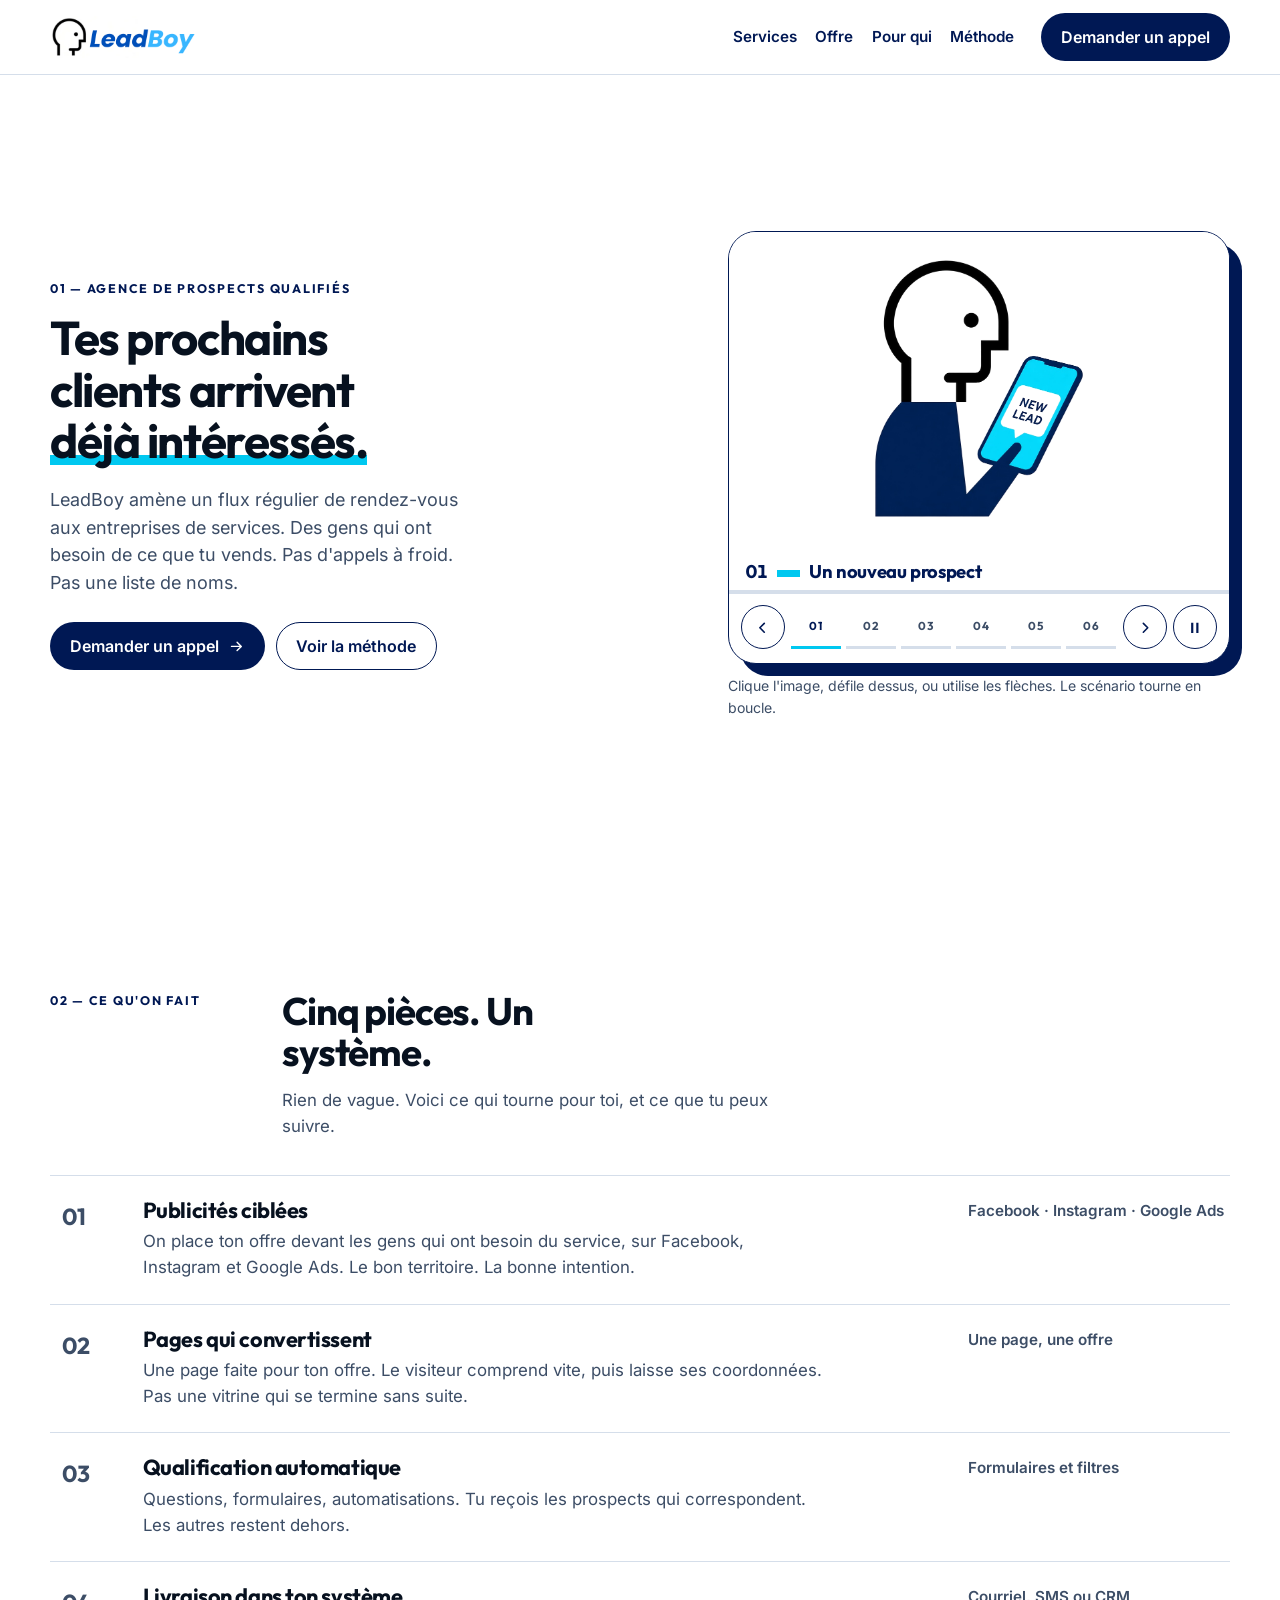
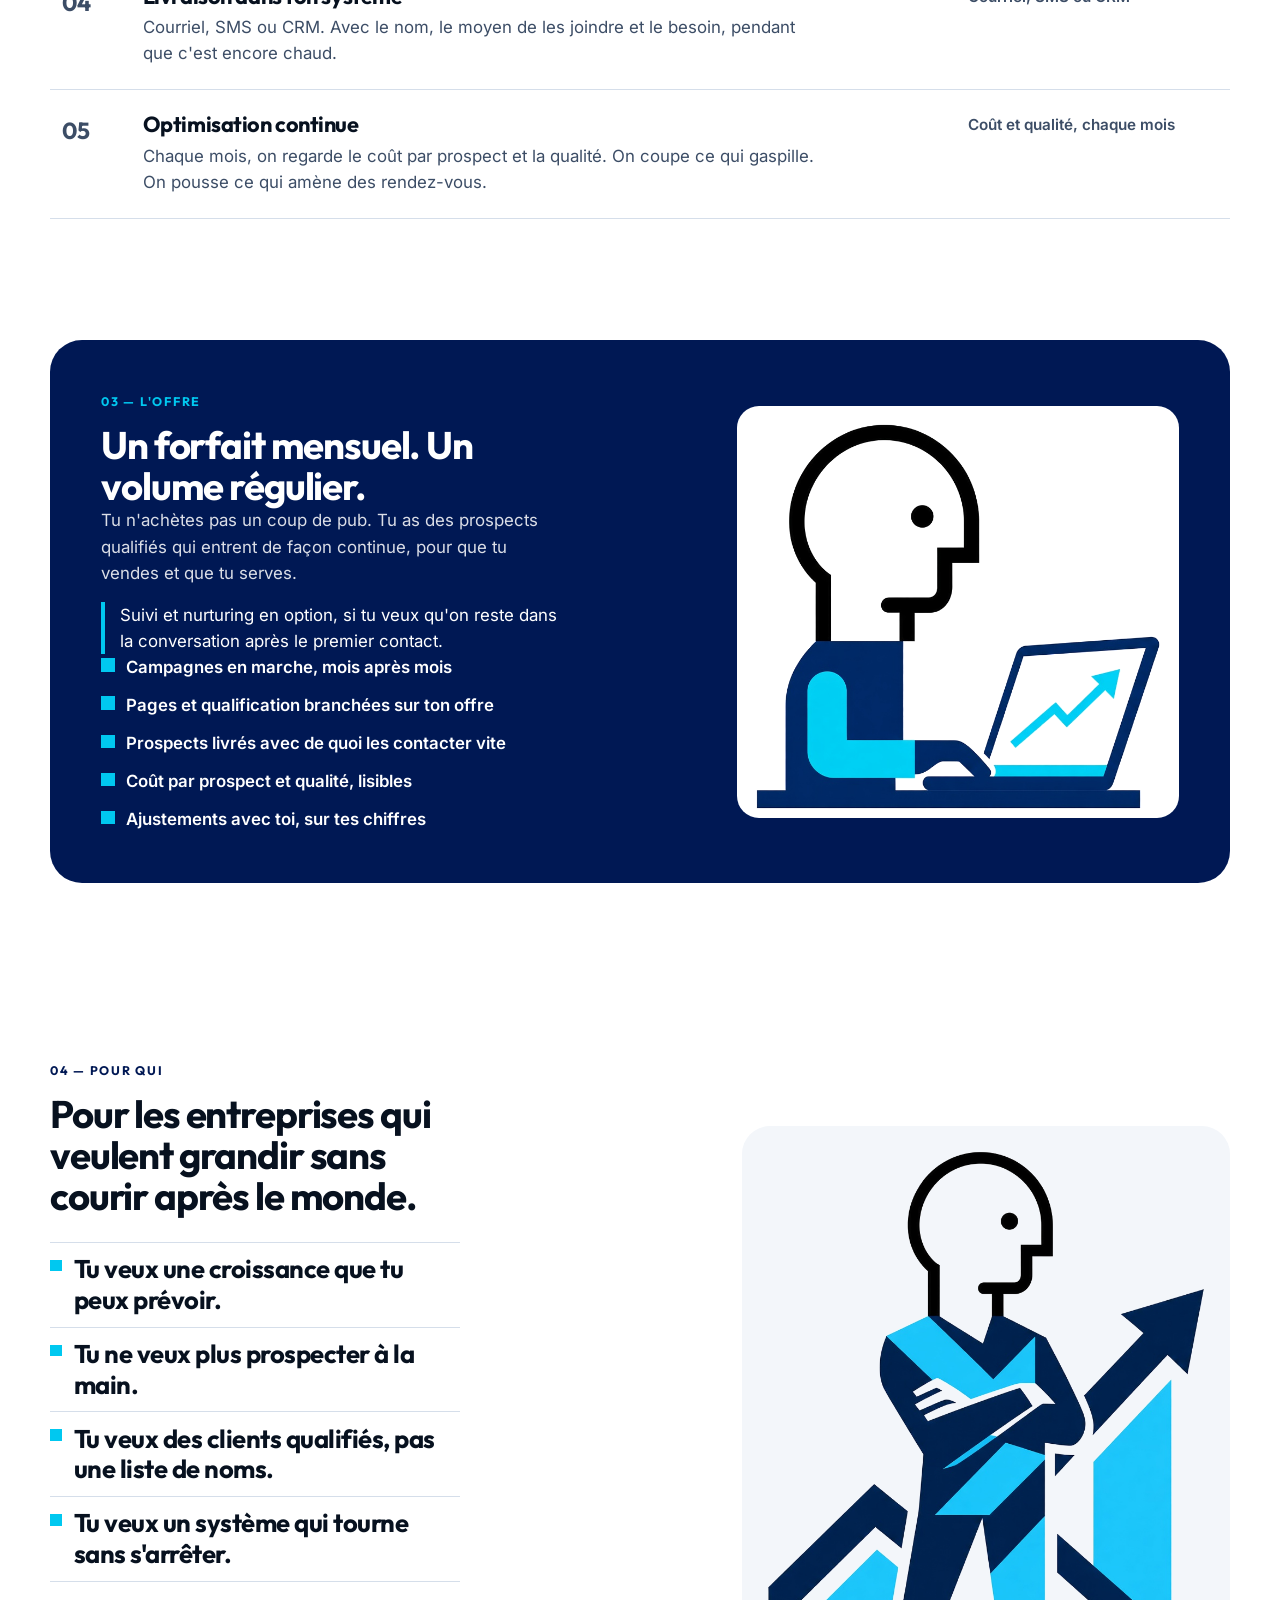
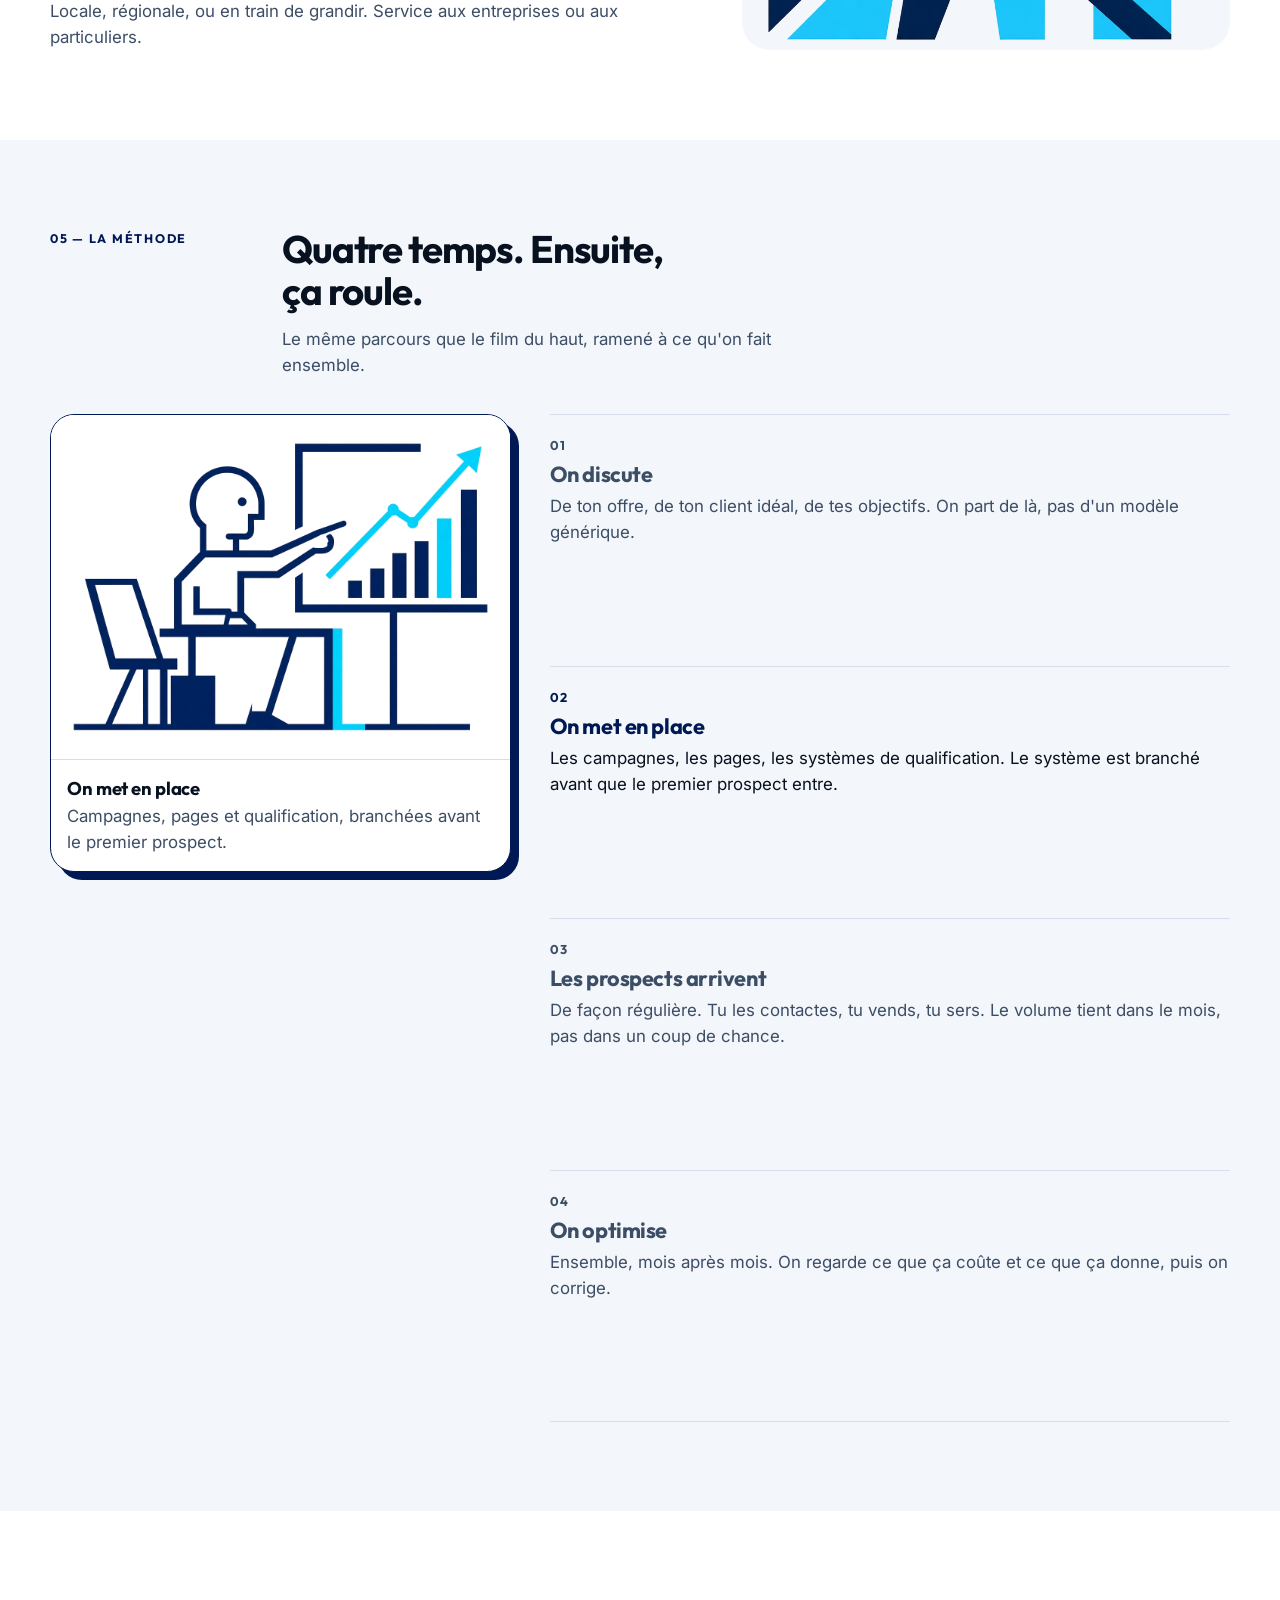
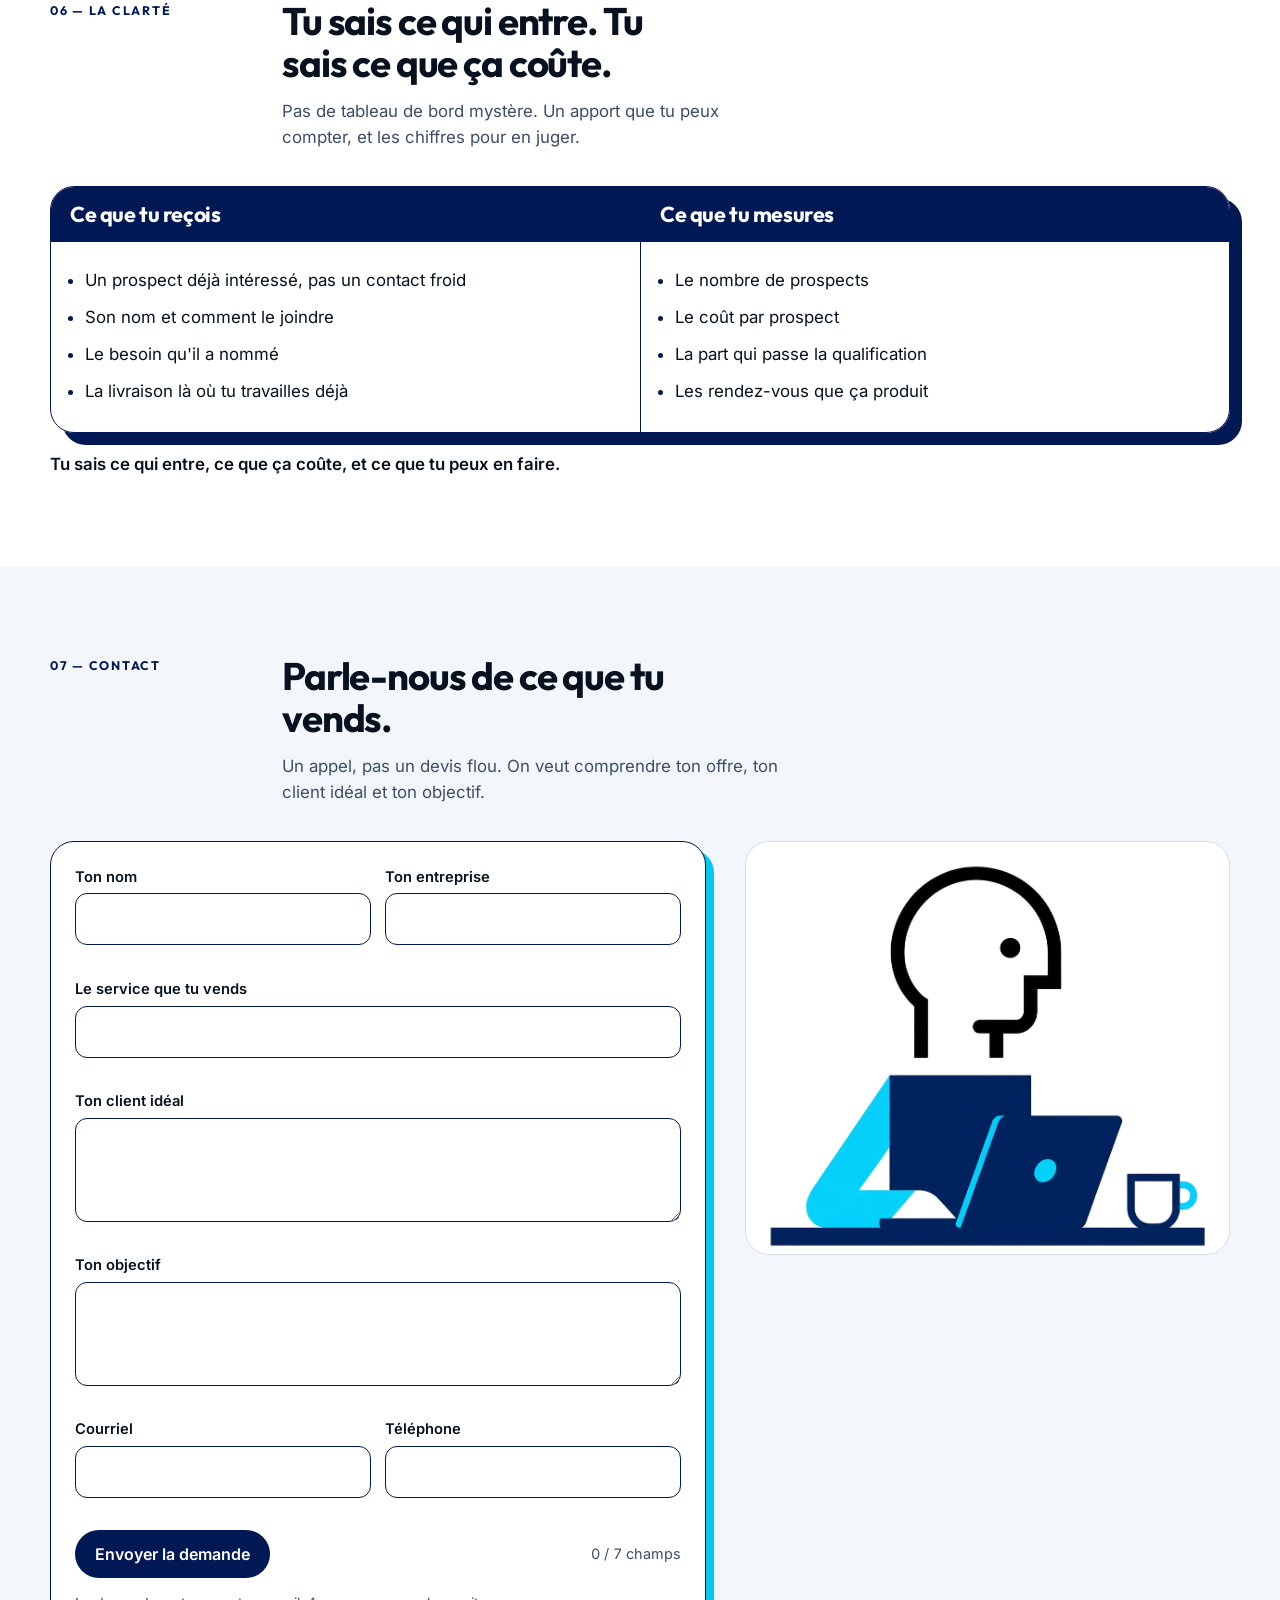
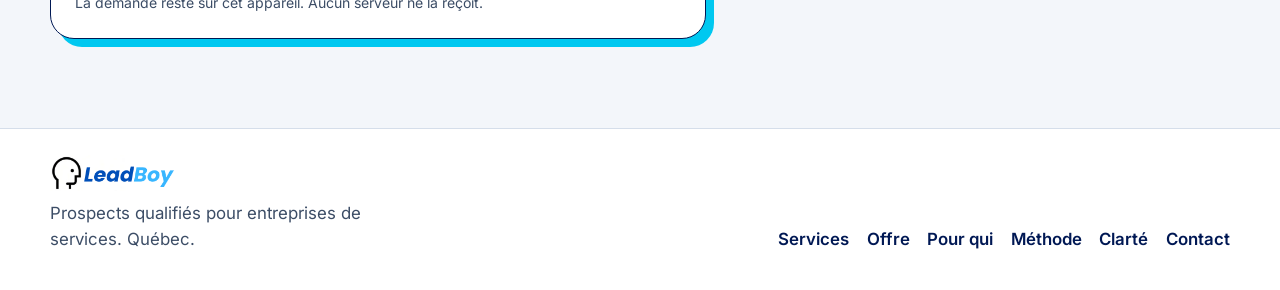
==== index.html @ ffd05e9d "Publish the LeadBoy marketing site." ====
<!DOCTYPE html>
<html lang="fr-CA">
<head>
  <meta charset="utf-8">
  <meta name="viewport" content="width=device-width, initial-scale=1">
  <title>LeadBoy — Des prospects qualifiés, chaque mois</title>
  <meta name="description" content="LeadBoy génère des prospects qualifiés pour les entreprises de services. Publicités ciblées, pages, qualification et livraison. Un forfait mensuel, un volume régulier.">
  <meta name="theme-color" content="#001854">
  <link rel="icon" href="favicon.png" type="image/png">
  <link rel="stylesheet" href="css/styles.css">
  <script>
    if (window.matchMedia("(prefers-reduced-motion: reduce)").matches) {
      document.documentElement.classList.add("reduce");
    }
  </script>
</head>
<body>
  <a class="skip" href="#contenu">Aller au contenu</a>
  <header class="site-header">
    <div class="bar wrap">
      <a class="brand" href="#top">
        <img src="assets/brand/logo.png" alt="LeadBoy" width="440" height="126">
      </a>
      <nav id="nav" class="nav" aria-label="Sections">
        <a href="#services">Services</a>
        <a href="#offre">Offre</a>
        <a href="#pour-qui">Pour qui</a>
        <a href="#methode">Méthode</a>
        <a class="nav-mobile-cta" href="#contact">Demander un appel</a>
      </nav>
      <a class="btn btn-primary nav-cta" href="#contact">Demander un appel</a>
      <button class="nav-toggle" id="nav-toggle" type="button" aria-expanded="false" aria-controls="nav">Menu</button>
    </div>
  </header>

  <main id="contenu">
    <section class="hero wrap" id="top" aria-labelledby="hero-title">
      <div class="hero-copy">
        <p class="kicker">01 — Agence de prospects qualifiés</p>
        <h1 id="hero-title">Tes prochains<br>clients arrivent<br><em>déjà intéressés.</em></h1>
        <p class="lede">LeadBoy amène un flux régulier de rendez-vous aux entreprises de services. Des gens qui ont besoin de ce que tu vends. Pas d'appels à froid. Pas une liste de noms.</p>
        <div class="hero-actions">
          <a class="btn btn-primary" href="#contact">
            Demander un appel
            <svg viewBox="0 0 24 24" aria-hidden="true"><path d="M5 12h13M13 6l6 6-6 6" fill="none" stroke="currentColor" stroke-width="2" stroke-linecap="round" stroke-linejoin="round"/></svg>
          </a>
          <a class="btn btn-ghost" href="#methode">Voir la méthode</a>
        </div>
      </div>

      <div class="stage-wrap">
        <div class="stage" id="stage" tabindex="0" role="region" aria-roledescription="diaporama" aria-label="Scénario en six temps. Flèches pour avancer, espace pour la lecture quand le cadre est sélectionné.">
          <div class="film" aria-hidden="true">
            <div class="beat is-on" data-beat="0">
              <div class="layer"><img src="assets/brand/scenes/scene-01.png" alt=""></div>
            </div>
            <div class="beat" data-beat="1">
              <div class="layer"><img src="assets/brand/scenes/scene-02.png" alt=""></div>
            </div>
            <div class="beat" data-beat="2">
              <div class="layer"><img src="assets/brand/scenes/scene-03.png" alt=""></div>
            </div>
            <div class="beat" data-beat="3">
              <div class="layer"><img src="assets/brand/scenes/scene-04.png" alt=""></div>
            </div>
            <div class="beat" data-beat="4">
              <div class="layer"><img src="assets/brand/scenes/scene-05.png" alt=""></div>
            </div>
            <div class="beat" data-beat="5">
              <div class="layer"><img src="assets/brand/scenes/scene-06.png" alt=""></div>
            </div>
          </div>

          <div class="stage-caption">
            <p class="cap-kicker">
              <span id="cap-index">01</span>
              <span class="cap-rule" aria-hidden="true"></span>
              <span id="cap-title">Un nouveau prospect</span>
            </p>
            <p id="cap-status" class="vh" aria-live="polite"></p>
          </div>
          <div class="progress" aria-hidden="true"><span></span></div>
          <div class="stage-controls">
            <button class="icon-btn" id="prev" type="button" aria-label="Temps précédent">
              <svg viewBox="0 0 24 24" aria-hidden="true"><path d="M14 6 L8 12 L14 18" fill="none" stroke="currentColor" stroke-width="2.2" stroke-linecap="round" stroke-linejoin="round"/></svg>
            </button>
            <div class="dots" role="tablist" aria-label="Temps du scénario">
              <button type="button" role="tab" aria-selected="true" aria-label="01 Un nouveau prospect">01</button>
              <button type="button" role="tab" aria-selected="false" tabindex="-1" aria-label="02 L'appel">02</button>
              <button type="button" role="tab" aria-selected="false" tabindex="-1" aria-label="03 Rendez-vous fixé">03</button>
              <button type="button" role="tab" aria-selected="false" tabindex="-1" aria-label="04 La présentation">04</button>
              <button type="button" role="tab" aria-selected="false" tabindex="-1" aria-label="05 Marché conclu">05</button>
              <button type="button" role="tab" aria-selected="false" tabindex="-1" aria-label="06 Ça grandit">06</button>
            </div>
            <button class="icon-btn" id="next" type="button" aria-label="Temps suivant">
              <svg viewBox="0 0 24 24" aria-hidden="true"><path d="M10 6 L16 12 L10 18" fill="none" stroke="currentColor" stroke-width="2.2" stroke-linecap="round" stroke-linejoin="round"/></svg>
            </button>
            <button class="icon-btn" id="play" type="button" aria-pressed="true" aria-label="Mettre le scénario en pause">
              <svg class="icon-pause" viewBox="0 0 24 24" aria-hidden="true"><path d="M7 5h3v14H7zM14 5h3v14h-3z" fill="currentColor"/></svg>
              <svg class="icon-play" viewBox="0 0 24 24" aria-hidden="true" hidden><path d="M8 5l11 7-11 7z" fill="currentColor"/></svg>
            </button>
          </div>
        </div>
        <p class="stage-hint">Clique l'image, défile dessus, ou utilise les flèches. Le scénario tourne en boucle.</p>
      </div>
    </section>

    <section class="band" id="services" aria-labelledby="services-title">
      <div class="wrap">
        <div class="section-head">
          <p class="kicker">02 — Ce qu'on fait</p>
          <div>
            <h2 id="services-title">Cinq pièces. Un système.</h2>
            <p>Rien de vague. Voici ce qui tourne pour toi, et ce que tu peux suivre.</p>
          </div>
        </div>
        <div class="ledger">
          <article class="svc">
            <p class="svc-n">01</p>
            <div>
              <h3>Publicités ciblées</h3>
              <p>On place ton offre devant les gens qui ont besoin du service, sur Facebook, Instagram et Google Ads. Le bon territoire. La bonne intention.</p>
            </div>
            <p class="svc-meta">Facebook · Instagram · Google Ads</p>
          </article>
          <article class="svc">
            <p class="svc-n">02</p>
            <div>
              <h3>Pages qui convertissent</h3>
              <p>Une page faite pour ton offre. Le visiteur comprend vite, puis laisse ses coordonnées. Pas une vitrine qui se termine sans suite.</p>
            </div>
            <p class="svc-meta">Une page, une offre</p>
          </article>
          <article class="svc">
            <p class="svc-n">03</p>
            <div>
              <h3>Qualification automatique</h3>
              <p>Questions, formulaires, automatisations. Tu reçois les prospects qui correspondent. Les autres restent dehors.</p>
            </div>
            <p class="svc-meta">Formulaires et filtres</p>
          </article>
          <article class="svc">
            <p class="svc-n">04</p>
            <div>
              <h3>Livraison dans ton système</h3>
              <p>Courriel, SMS ou CRM. Avec le nom, le moyen de les joindre et le besoin, pendant que c'est encore chaud.</p>
            </div>
            <p class="svc-meta">Courriel, SMS ou CRM</p>
          </article>
          <article class="svc">
            <p class="svc-n">05</p>
            <div>
              <h3>Optimisation continue</h3>
              <p>Chaque mois, on regarde le coût par prospect et la qualité. On coupe ce qui gaspille. On pousse ce qui amène des rendez-vous.</p>
            </div>
            <p class="svc-meta">Coût et qualité, chaque mois</p>
          </article>
        </div>
      </div>
    </section>

    <section class="offer" id="offre" aria-labelledby="offre-title">
      <div class="wrap">
        <div class="offer-panel">
          <div>
            <p class="kicker">03 — L'offre</p>
            <h2 id="offre-title">Un forfait mensuel. Un volume régulier.</h2>
            <p>Tu n'achètes pas un coup de pub. Tu as des prospects qualifiés qui entrent de façon continue, pour que tu vendes et que tu serves.</p>
            <p class="offer-option">Suivi et nurturing en option, si tu veux qu'on reste dans la conversation après le premier contact.</p>
            <ul class="checks">
              <li>Campagnes en marche, mois après mois</li>
              <li>Pages et qualification branchées sur ton offre</li>
              <li>Prospects livrés avec de quoi les contacter vite</li>
              <li>Coût par prospect et qualité, lisibles</li>
              <li>Ajustements avec toi, sur tes chiffres</li>
            </ul>
          </div>
          <div class="offer-art">
            <img src="assets/brand/laptop-croissance.png" width="786" height="748" alt="Le personnage LeadBoy devant un portable, une courbe qui monte à l'écran.">
          </div>
        </div>
      </div>
    </section>

    <section class="band" id="pour-qui" aria-labelledby="who-title">
      <div class="wrap who-grid">
        <div>
          <p class="kicker">04 — Pour qui</p>
          <h2 id="who-title">Pour les entreprises qui veulent grandir sans courir après le monde.</h2>
          <ul class="who-list">
            <li>Tu veux une croissance que tu peux prévoir.</li>
            <li>Tu ne veux plus prospecter à la main.</li>
            <li>Tu veux des clients qualifiés, pas une liste de noms.</li>
            <li>Tu veux un système qui tourne sans s'arrêter.</li>
          </ul>
          <p class="who-note">Locale, régionale, ou en train de grandir. Service aux entreprises ou aux particuliers.</p>
        </div>
        <div class="who-art">
          <img src="assets/brand/06-croissance.png" width="836" height="931" alt="Le personnage LeadBoy, bras croisés, devant une flèche qui monte.">
        </div>
      </div>
    </section>

    <section class="band band-paper" id="methode" aria-labelledby="method-title">
      <div class="wrap">
        <div class="section-head">
          <p class="kicker">05 — La méthode</p>
          <div>
            <h2 id="method-title">Quatre temps. Ensuite, ça roule.</h2>
            <p>Le même parcours que le film du haut, ramené à ce qu'on fait ensemble.</p>
          </div>
        </div>
        <div class="method-grid">
          <div class="method-sticky">
            <div class="mini">
              <img class="pose is-on" data-pose="appel" src="assets/brand/scenes/scene-02.png" alt="">
              <img class="pose" data-pose="setup" src="assets/brand/scenes/scene-04.png" alt="">
              <img class="pose" data-pose="lead" src="assets/brand/scenes/scene-01.png" alt="">
              <img class="pose" data-pose="grow" src="assets/brand/scenes/scene-06.png" alt="">
            </div>
            <div class="mini-caption">
              <strong id="mini-title">On discute</strong>
              <span id="mini-text">L'appel qui cadre l'offre, le client idéal, l'objectif.</span>
            </div>
          </div>
          <ol class="steps">
            <li class="step is-active" data-pose="appel">
              <span class="step-n">01</span>
              <h3>On discute</h3>
              <p>De ton offre, de ton client idéal, de tes objectifs. On part de là, pas d'un modèle générique.</p>
            </li>
            <li class="step" data-pose="setup">
              <span class="step-n">02</span>
              <h3>On met en place</h3>
              <p>Les campagnes, les pages, les systèmes de qualification. Le système est branché avant que le premier prospect entre.</p>
            </li>
            <li class="step" data-pose="lead">
              <span class="step-n">03</span>
              <h3>Les prospects arrivent</h3>
              <p>De façon régulière. Tu les contactes, tu vends, tu sers. Le volume tient dans le mois, pas dans un coup de chance.</p>
            </li>
            <li class="step" data-pose="grow">
              <span class="step-n">04</span>
              <h3>On optimise</h3>
              <p>Ensemble, mois après mois. On regarde ce que ça coûte et ce que ça donne, puis on corrige.</p>
            </li>
          </ol>
        </div>
      </div>
    </section>

    <section class="band" id="clarte" aria-labelledby="clarity-title">
      <div class="wrap">
        <div class="section-head">
          <p class="kicker">06 — La clarté</p>
          <div>
            <h2 id="clarity-title">Tu sais ce qui entre. Tu sais ce que ça coûte.</h2>
            <p>Pas de tableau de bord mystère. Un apport que tu peux compter, et les chiffres pour en juger.</p>
          </div>
        </div>
        <div class="sheet">
          <article>
            <h3>Ce que tu reçois</h3>
            <ul>
              <li>Un prospect déjà intéressé, pas un contact froid</li>
              <li>Son nom et comment le joindre</li>
              <li>Le besoin qu'il a nommé</li>
              <li>La livraison là où tu travailles déjà</li>
            </ul>
          </article>
          <article>
            <h3>Ce que tu mesures</h3>
            <ul>
              <li>Le nombre de prospects</li>
              <li>Le coût par prospect</li>
              <li>La part qui passe la qualification</li>
              <li>Les rendez-vous que ça produit</li>
            </ul>
          </article>
        </div>
        <p class="clarity-close">Tu sais ce qui entre, ce que ça coûte, et ce que tu peux en faire.</p>
      </div>
    </section>

    <section class="band band-paper" id="contact" aria-labelledby="contact-title">
      <div class="wrap">
        <div class="section-head">
          <p class="kicker">07 — Contact</p>
          <div>
            <h2 id="contact-title">Parle-nous de ce que tu vends.</h2>
            <p>Un appel, pas un devis flou. On veut comprendre ton offre, ton client idéal et ton objectif.</p>
          </div>
        </div>
        <div class="contact-grid">
          <div class="form-card">
            <form id="demande" novalidate>
              <div class="field">
                <label for="nom">Ton nom</label>
                <input id="nom" name="nom" type="text" autocomplete="name" required>
                <p class="err" id="err-nom"></p>
              </div>
              <div class="field">
                <label for="entreprise">Ton entreprise</label>
                <input id="entreprise" name="entreprise" type="text" autocomplete="organization" required>
                <p class="err"></p>
              </div>
              <div class="field field-wide">
                <label for="service">Le service que tu vends</label>
                <input id="service" name="service" type="text" required>
                <p class="err"></p>
              </div>
              <div class="field field-wide">
                <label for="client">Ton client idéal</label>
                <textarea id="client" name="client" required></textarea>
                <p class="err"></p>
              </div>
              <div class="field field-wide">
                <label for="objectif">Ton objectif</label>
                <textarea id="objectif" name="objectif" required></textarea>
                <p class="err"></p>
              </div>
              <div class="field">
                <label for="courriel">Courriel</label>
                <input id="courriel" name="courriel" type="email" autocomplete="email" inputmode="email" required>
                <p class="err"></p>
              </div>
              <div class="field">
                <label for="telephone">Téléphone</label>
                <input id="telephone" name="telephone" type="tel" autocomplete="tel" inputmode="tel" required>
                <p class="err"></p>
              </div>
              <div class="form-row">
                <button class="btn btn-primary" type="submit">Envoyer la demande</button>
                <p class="form-meta"><span id="form-count">0 / 7</span> champs</p>
              </div>
              <p class="fine">La demande reste sur cet appareil. Aucun serveur ne la reçoit.</p>
            </form>
            <div class="thanks" id="thanks" hidden>
              <h3 tabindex="-1">C'est noté, <span id="thanks-name"></span>.</h3>
              <p>Ta demande est enregistrée sur cet appareil. Rien n'a été envoyé. Tu peux la relire ici, ou la modifier.</p>
              <dl class="recap" id="thanks-recap"></dl>
              <button class="btn btn-ghost" id="thanks-reset" type="button">Modifier la demande</button>
            </div>
          </div>
          <div class="contact-art">
            <img src="assets/brand/bureau.png" width="971" height="852" alt="Le personnage LeadBoy à son bureau, avec un portable et un café.">
          </div>
        </div>
      </div>
    </section>
  </main>

  <footer class="site-footer">
    <div class="wrap footer-grid">
      <div class="footer-brand">
        <img src="assets/brand/logo.png" alt="LeadBoy" width="440" height="126">
        <p>Prospects qualifiés pour entreprises de services. Québec.</p>
      </div>
      <nav class="footer-nav" aria-label="Pied de page">
        <a href="#services">Services</a>
        <a href="#offre">Offre</a>
        <a href="#pour-qui">Pour qui</a>
        <a href="#methode">Méthode</a>
        <a href="#clarte">Clarté</a>
        <a href="#contact">Contact</a>
      </nav>
    </div>
  </footer>
  <script src="js/scene.js"></script>
  <script src="js/site.js"></script>
</body>
</html>
---- css/styles.css ----
@font-face {
  font-family: Outfit;
  src: url("../assets/fonts/outfit-600.ttf") format("truetype");
  font-weight: 600;
  font-style: normal;
  font-display: swap;
}
@font-face {
  font-family: Outfit;
  src: url("../assets/fonts/outfit-700.ttf") format("truetype");
  font-weight: 700;
  font-style: normal;
  font-display: swap;
}
@font-face {
  font-family: Inter;
  src: url("../assets/fonts/inter-400.woff2") format("woff2");
  font-weight: 400 700;
  font-style: normal;
  font-display: swap;
}

:root {
  --navy: #001854;
  --navy-2: #06245f;
  --ink: #07111f;
  --muted: #3c4d66;
  --line: #d5deea;
  --paper: #f3f6fa;
  --cyan: #00c8f0;
  --white: #fff;
  --danger: #9b1c1c;
  --header: 4.6rem;
  --wrap: 1180px;
  --shadow: 12px 12px 0 var(--navy);
  color-scheme: light;
}

*,
*::before,
*::after { box-sizing: border-box; }

html { scroll-padding-top: calc(var(--header) + 0.75rem); }

body {
  margin: 0;
  font-family: Inter, "Segoe UI", sans-serif;
  font-size: 1.05rem;
  line-height: 1.55;
  color: var(--ink);
  background: var(--white);
  overflow-x: clip;
}
body.nav-open { overflow: hidden; }

img { max-width: 100%; height: auto; display: block; }

h1, h2, h3, .svc-n, .step-n, .who-list, .kicker, .dots button, .thanks h3, .cap-kicker {
  font-family: Outfit, Inter, sans-serif;
}

h1, h2, h3 { line-height: 1.08; letter-spacing: -0.03em; font-weight: 700; margin: 0; }

h1 { font-size: clamp(2.35rem, 3.7vw, 3.45rem); }
h2 { font-size: clamp(1.85rem, 3vw, 2.6rem); max-width: 10.5em; }
h3 { font-size: clamp(1.2rem, 1.7vw, 1.45rem); letter-spacing: -0.02em; }

p { margin: 0; }

a { color: inherit; }

:focus-visible {
  outline: 3px solid var(--cyan);
  outline-offset: 3px;
}

[hidden] { display: none !important; }

.vh {
  position: absolute;
  width: 1px;
  height: 1px;
  padding: 0;
  margin: -1px;
  overflow: hidden;
  clip: rect(0, 0, 0, 0);
  white-space: nowrap;
  border: 0;
}

.skip {
  position: absolute;
  left: 1rem;
  top: -4rem;
  z-index: 80;
  background: var(--navy);
  color: var(--white);
  padding: 0.7rem 1rem;
  border-radius: 999px;
  text-decoration: none;
  font-weight: 600;
}
.skip:focus { top: 0.8rem; }

.wrap {
  width: min(var(--wrap), calc(100% - 2.75rem));
  margin-inline: auto;
}

.kicker {
  margin: 0 0 0.85rem;
  font-weight: 700;
  font-size: 0.78rem;
  letter-spacing: 0.14em;
  text-transform: uppercase;
  color: var(--navy);
}

.lede {
  margin-top: 1.25rem;
  max-width: 38ch;
  font-size: 1.12rem;
  color: var(--muted);
}

.section-head {
  display: grid;
  grid-template-columns: minmax(8rem, 13rem) minmax(0, 1fr);
  gap: 1rem 1.5rem;
  align-items: start;
  margin-bottom: 2.25rem;
}
.section-head .kicker { margin: 0; }
.section-head p:last-child {
  margin-top: 0.85rem;
  max-width: 46ch;
  color: var(--muted);
}

.btn {
  display: inline-flex;
  align-items: center;
  justify-content: center;
  gap: 0.55rem;
  min-height: 3rem;
  padding: 0.75rem 1.2rem;
  border-radius: 999px;
  border: 1.5px solid transparent;
  font: 600 1rem/1 Inter, sans-serif;
  text-decoration: none;
  cursor: pointer;
  background: transparent;
  color: var(--navy);
}
.btn-primary { background: var(--navy); color: var(--white); }
.btn-primary:hover { background: var(--cyan); color: var(--navy); }
.btn-ghost { border-color: var(--navy); background: var(--white); }
.btn-ghost:hover { background: var(--navy); color: var(--white); }
.btn svg { width: 1.05rem; height: 1.05rem; }

.site-header {
  position: sticky;
  top: 0;
  z-index: 40;
  background: var(--white);
  border-bottom: 1px solid var(--line);
}
.bar {
  display: flex;
  align-items: center;
  gap: 1.25rem;
  min-height: var(--header);
}
.brand { display: flex; align-items: center; }
.brand img { height: 42px; width: auto; }
.nav {
  display: flex;
  align-items: center;
  gap: 1.15rem;
  margin-left: auto;
}
.nav-mobile-cta { display: none; }
.nav a {
  text-decoration: none;
  font-weight: 600;
  font-size: 0.95rem;
  color: var(--navy);
}
.nav a:hover, .nav a[aria-current="true"] { color: var(--ink); box-shadow: inset 0 -2px 0 var(--cyan); }
.nav-cta { margin-left: 0.4rem; }
.nav-toggle {
  display: none;
  margin-left: auto;
  min-width: 3rem;
  min-height: 3rem;
  padding: 0 0.95rem;
  border-radius: 999px;
  border: 1.5px solid var(--navy);
  background: var(--white);
  color: var(--navy);
  font: 700 0.85rem/1 Inter, sans-serif;
  cursor: pointer;
}

.hero {
  display: grid;
  grid-template-columns: minmax(0, 1.12fr) minmax(300px, 0.88fr);
  gap: clamp(1.5rem, 3vw, 2.75rem);
  align-items: center;
  padding: clamp(1.4rem, 3vw, 2.4rem) 0 clamp(2.5rem, 5vw, 4rem);
  min-height: calc(100svh - var(--header));
}
.hero-copy { min-width: 0; }
.hero h1 em {
  font-style: normal;
  background-image: linear-gradient(var(--cyan), var(--cyan));
  background-repeat: no-repeat;
  background-size: 100% 0.22em;
  background-position: 0 92%;
}
.hero-actions {
  display: flex;
  flex-wrap: wrap;
  gap: 0.7rem;
  margin-top: 1.6rem;
}

.stage {
  position: relative;
  background: var(--white);
  border: 1.5px solid var(--navy);
  border-radius: 28px;
  box-shadow: var(--shadow);
  overflow: hidden;
}
.stage:focus-visible { outline-offset: 6px; }
.film {
  position: relative;
  aspect-ratio: 16 / 10;
  background: var(--white);
  overflow: hidden;
  user-select: none;
  cursor: pointer;
}
.thanks h3:focus { outline: none; }
.thanks h3:focus-visible { outline: 3px solid var(--cyan); outline-offset: 4px; }
.stage-caption { padding: 0.85rem 1.1rem 0.2rem; }
.cap-kicker {
  display: flex;
  gap: 0.6rem;
  align-items: baseline;
  font-weight: 700;
  letter-spacing: -0.02em;
  color: var(--navy);
  font-size: 1.15rem;
}
.cap-kicker span:first-child { color: var(--navy); }
#cap-index {
  font-variant-numeric: tabular-nums;
}
.cap-rule {
  width: 1.4rem;
  height: 0.45rem;
  background: var(--cyan);
  display: inline-block;
  transform: translateY(-1px);
}
.stage-controls {
  display: flex;
  align-items: center;
  gap: 0.4rem;
  padding: 0.7rem 0.75rem 0.85rem;
}
.icon-btn {
  width: 2.75rem;
  height: 2.75rem;
  flex: 0 0 auto;
  border-radius: 999px;
  border: 1.5px solid var(--navy);
  background: var(--white);
  color: var(--navy);
  display: grid;
  place-items: center;
  cursor: pointer;
}
.icon-btn:hover { background: var(--navy); color: var(--white); }
.icon-btn svg { width: 1.1rem; height: 1.1rem; }
.dots {
  display: flex;
  gap: 0.3rem;
  flex: 1;
  min-width: 0;
}
.dots button {
  flex: 1;
  min-width: 0;
  height: 2.75rem;
  border: 0;
  border-bottom: 3px solid var(--line);
  background: transparent;
  color: var(--muted);
  font-weight: 800;
  font-size: 0.72rem;
  letter-spacing: 0.06em;
  cursor: pointer;
  padding: 0;
}
.dots button[aria-selected="true"] {
  color: var(--navy);
  border-bottom-color: var(--cyan);
}
.progress {
  height: 4px;
  background: var(--line);
}
.progress > span {
  display: block;
  height: 100%;
  width: 100%;
  background: var(--cyan);
  transform: scaleX(0);
  transform-origin: left center;
}
.stage.is-playing .progress > span { animation: fill var(--beat, 3.4s) linear; }
@keyframes fill { to { transform: scaleX(1); } }
.stage-hint {
  margin: 0.7rem 0 0;
  color: var(--muted);
  font-size: 0.88rem;
}

/* Film: the six illustrations, still, one after another. */
.beat {
  position: absolute;
  inset: 0;
  opacity: 0;
  transform: translateX(36px);
  transition: opacity 0.55s ease, transform 0.7s cubic-bezier(0.16, 0.84, 0.24, 1);
  pointer-events: none;
}
.beat.is-on {
  opacity: 1;
  transform: none;
  pointer-events: auto;
}
.beat.is-out { opacity: 0; transform: translateX(-42px); }
.beat.is-out-right { opacity: 0; transform: translateX(42px); }
.beat.prep { transition: none; }
.layer {
  position: absolute;
  inset: 0;
  display: grid;
  place-items: center;
}
.layer img {
  width: auto;
  height: auto;
  max-width: 88%;
  max-height: 88%;
  min-width: 0;
  min-height: 0;
  object-fit: contain;
}
.band { padding: clamp(3.2rem, 7vw, 6rem) 0; }
.band-paper { background: var(--paper); }

.svc {
  display: grid;
  grid-template-columns: 4.2rem minmax(0, 1fr) minmax(9rem, 16rem);
  gap: 0.8rem 1.2rem;
  padding: 1.45rem 0.4rem;
  border-top: 1px solid var(--line);
  align-items: start;
  position: relative;
}
.svc:last-child { border-bottom: 1px solid var(--line); }
.svc::before {
  content: "";
  position: absolute;
  left: 0;
  top: 0.7rem;
  bottom: 0.7rem;
  width: 0;
  background: var(--cyan);
  transition: width 0.2s ease;
}
.svc:hover::before, .svc:focus-within::before { width: 6px; }
.svc-n { font-size: 1.45rem; font-weight: 800; color: var(--navy); padding-left: 0.35rem; }
.svc h3 { margin-bottom: 0.35rem; }
.svc p { color: var(--muted); max-width: 62ch; }
.svc-meta {
  margin: 0;
  font-weight: 600;
  color: var(--navy);
  font-size: 0.95rem;
}

.offer { padding: clamp(1rem, 3vw, 2rem) 0 clamp(3rem, 7vw, 5.5rem); }
.offer-panel {
  background: var(--navy);
  color: var(--white);
  border-radius: 32px;
  padding: clamp(1.4rem, 4vw, 3.2rem);
  display: grid;
  grid-template-columns: 1.15fr 0.85fr;
  gap: clamp(1.2rem, 3vw, 2.5rem);
  align-items: center;
}
.offer-panel .kicker { color: var(--cyan); }
.offer-panel .section-head { margin-bottom: 0; }
.offer-panel p { color: rgba(255, 255, 255, 0.86); max-width: 42ch; }
.offer-option {
  margin-top: 1rem;
  padding-left: 0.9rem;
  border-left: 4px solid var(--cyan);
  color: var(--white) !important;
}
.checks { list-style: none; margin: 0; padding: 0; display: grid; gap: 0.75rem; }
.checks li {
  display: grid;
  grid-template-columns: auto 1fr;
  gap: 0.7rem;
  align-items: start;
  font-weight: 600;
}
.checks li::before {
  content: "";
  width: 0.85rem;
  height: 0.85rem;
  margin-top: 0.3rem;
  background: var(--cyan);
}
.offer-art {
  background: var(--white);
  border-radius: 22px;
  padding: 0.6rem 0.6rem 0;
  display: grid;
  align-items: end;
}
.offer-art img { width: 100%; max-height: 420px; object-fit: contain; object-position: center bottom; }

.who-grid {
  display: grid;
  grid-template-columns: 1.15fr 0.85fr;
  gap: 2rem;
  align-items: end;
}
.who-list { list-style: none; margin: 1.5rem 0 0; padding: 0; }
.who-list li {
  position: relative;
  padding: 0.7rem 0 0.7rem 1.5rem;
  border-top: 1px solid var(--line);
  font-weight: 700;
  font-size: clamp(1.2rem, 2vw, 1.6rem);
  letter-spacing: -0.02em;
  line-height: 1.2;
  max-width: 16em;
}
.who-list li:last-child { border-bottom: 1px solid var(--line); }
.who-list li::before {
  content: "";
  position: absolute;
  left: 0;
  top: 1.05rem;
  width: 0.72rem;
  height: 0.72rem;
  background: var(--cyan);
}
.who-note { margin-top: 1rem; color: var(--muted); }
.who-art {
  background: var(--paper);
  border-radius: 28px;
  padding: 1rem 1rem 0;
}
.who-art img { width: 100%; max-height: 520px; object-fit: contain; object-position: center bottom; }

.method-grid {
  display: grid;
  grid-template-columns: minmax(240px, 0.78fr) 1.15fr;
  gap: clamp(1.2rem, 3vw, 3rem);
  align-items: start;
}
.method-sticky {
  position: sticky;
  top: calc(var(--header) + 1rem);
  background: var(--white);
  border: 1.5px solid var(--navy);
  border-radius: 24px;
  box-shadow: 8px 8px 0 var(--navy);
  overflow: hidden;
}
.mini {
  position: relative;
  aspect-ratio: 4 / 3;
  background: var(--white);
}
.pose {
  position: absolute;
  inset: 0;
  width: 100%;
  height: 100%;
  object-fit: contain;
  padding: 0.75rem;
  opacity: 0;
  transition: opacity 0.35s ease;
}
.pose.is-on { opacity: 1; }
.mini-caption {
  padding: 0.9rem 1rem 1rem;
  border-top: 1px solid var(--line);
}
.mini-caption strong { display: block; font-family: Outfit, Inter, sans-serif; font-size: 1.15rem; letter-spacing: -0.02em; font-weight: 700; }
.mini-caption span { color: var(--muted); }
.steps { margin: 0; padding: 0; list-style: none; }
.step {
  padding: 1.35rem 0 1.5rem;
  border-top: 1px solid var(--line);
  color: var(--muted);
  min-height: 28vh;
}
.step:last-child { border-bottom: 1px solid var(--line); }
.step-n {
  display: block;
  font-weight: 800;
  letter-spacing: 0.08em;
  font-size: 0.8rem;
  margin-bottom: 0.4rem;
}
.step h3 { color: inherit; margin-bottom: 0.4rem; }
.step.is-active { color: var(--ink); }
.step.is-active h3 { color: var(--navy); }
.step.is-active .step-n { color: var(--navy); }

.sheet {
  display: grid;
  grid-template-columns: 1fr 1fr;
  border: 1.5px solid var(--navy);
  border-radius: 24px;
  overflow: hidden;
  box-shadow: var(--shadow);
}
.sheet article + article { border-left: 1.5px solid var(--navy); }
.sheet h3 {
  margin: 0;
  padding: 1rem 1.2rem;
  background: var(--navy);
  color: var(--white);
  font-size: 1.35rem;
}
.sheet ul { margin: 0; padding: 1.2rem 1.2rem 1.4rem 2.1rem; }
.sheet li { padding: 0.35rem 0; }
.sheet li::marker { color: var(--navy); }
.clarity-close {
  margin-top: 1.1rem;
  font-weight: 600;
  max-width: 48ch;
}

.contact-grid {
  display: grid;
  grid-template-columns: 1.15fr 0.85fr;
  gap: clamp(1.2rem, 3vw, 2.5rem);
  align-items: start;
}
.form-card {
  background: var(--white);
  border: 1.5px solid var(--navy);
  border-radius: 24px;
  padding: clamp(1rem, 2.5vw, 1.5rem);
  box-shadow: 8px 8px 0 var(--cyan);
}
form { display: grid; grid-template-columns: 1fr 1fr; gap: 0.85rem 0.9rem; }
.field { display: flex; flex-direction: column; gap: 0.3rem; min-width: 0; }
.field-wide { grid-column: 1 / -1; }
label { font-weight: 600; font-size: 0.92rem; }
input, textarea {
  width: 100%;
  border: 1.5px solid var(--navy);
  border-radius: 12px;
  padding: 0.75rem 0.85rem;
  font: inherit;
  color: var(--ink);
  background: var(--white);
}
textarea { min-height: 6.5rem; resize: vertical; }
input:focus, textarea:focus { outline: 3px solid var(--cyan); outline-offset: 1px; }
[aria-invalid="true"] { border-color: var(--danger); }
.err { min-height: 1.05em; color: var(--danger); font-size: 0.84rem; }
.form-row {
  grid-column: 1 / -1;
  display: flex;
  flex-wrap: wrap;
  gap: 0.8rem 1rem;
  align-items: center;
  justify-content: space-between;
}
.form-meta { color: var(--muted); font-size: 0.9rem; font-variant-numeric: tabular-nums; }
.fine {
  grid-column: 1 / -1;
  color: var(--muted);
  font-size: 0.88rem;
}
.contact-art {
  background: var(--white);
  border-radius: 24px;
  border: 1.5px solid var(--line);
  padding: 1rem 1rem 0;
}
.contact-art img { width: 100%; object-fit: contain; }

.thanks[hidden] { display: none; }
.thanks h3 { font-size: clamp(1.8rem, 3vw, 2.4rem); margin-bottom: 0.6rem; }
.thanks p { color: var(--muted); max-width: 48ch; }
.recap {
  margin: 1.1rem 0;
  display: grid;
  grid-template-columns: 9rem 1fr;
  gap: 0.35rem 0.8rem;
}
.recap dt { font-weight: 700; color: var(--navy); }
.recap dd { margin: 0; }

.site-footer { border-top: 1px solid var(--line); padding: 1.6rem 0 2.4rem; }
.footer-grid {
  display: flex;
  justify-content: space-between;
  gap: 1.5rem;
  align-items: end;
  flex-wrap: wrap;
}
.footer-brand img { height: 36px; width: auto; }
.footer-brand p { margin-top: 0.55rem; color: var(--muted); max-width: 32ch; }
.footer-nav { display: flex; flex-wrap: wrap; gap: 0.75rem 1.1rem; }
.footer-nav a { color: var(--navy); font-weight: 600; text-decoration: none; }
.footer-nav a:hover { box-shadow: inset 0 -2px 0 var(--cyan); }

@media (max-width: 960px) {
  .hero, .offer-panel, .who-grid, .method-grid, .sheet, .contact-grid, .section-head {
    grid-template-columns: 1fr;
  }
  .sheet article + article { border-left: 0; border-top: 1.5px solid var(--navy); }
  .hero { min-height: 0; align-items: start; }
  .method-sticky { position: static; }
  .step { min-height: 0; }
  .svc { grid-template-columns: 3.2rem minmax(0, 1fr); }
  .svc-meta { grid-column: 2; }
  .who-art { order: -1; }
}

@media (max-width: 760px) {
  .wrap { width: min(100% - 1.4rem, var(--wrap)); }
  .nav-toggle { display: inline-flex; }
  .nav-cta { display: none; }
  .nav {
    display: none;
    position: fixed;
    inset: var(--header) 0 0 0;
    margin: 0;
    background: var(--white);
    flex-direction: column;
    align-items: flex-start;
    padding: 1.25rem 1.25rem 2rem;
    gap: 0.35rem;
    z-index: 35;
    overflow: auto;
  }
  .nav.is-open { display: flex; }
  .nav a {
    font-family: Outfit, Inter, sans-serif;
    font-weight: 700;
    font-size: 1.65rem;
    letter-spacing: -0.02em;
    width: 100%;
    padding: 0.35rem 0;
    border-bottom: 1px solid var(--line);
  }
  .nav a.nav-mobile-cta {
    margin-top: 0.8rem;
    width: auto;
    border: 0;
    background: var(--navy);
    color: var(--white);
    border-radius: 999px;
    padding: 0.85rem 1.2rem;
    font-family: Inter, sans-serif;
    font-size: 1rem;
    font-weight: 600;
    letter-spacing: 0;
  }
  form { grid-template-columns: 1fr; }
  .field-wide { grid-column: auto; }
  .stage { border-radius: 20px; box-shadow: 8px 8px 0 var(--navy); }
  .dots button { font-size: 0.65rem; letter-spacing: 0; }
  .recap { grid-template-columns: 1fr; }
  h1 { font-size: clamp(2.05rem, 8.5vw, 2.75rem); }
}

@media (prefers-reduced-motion: reduce) {
  *, *::before, *::after {
    animation: none !important;
    transition: none !important;
  }
  .beat { transform: none; }
}
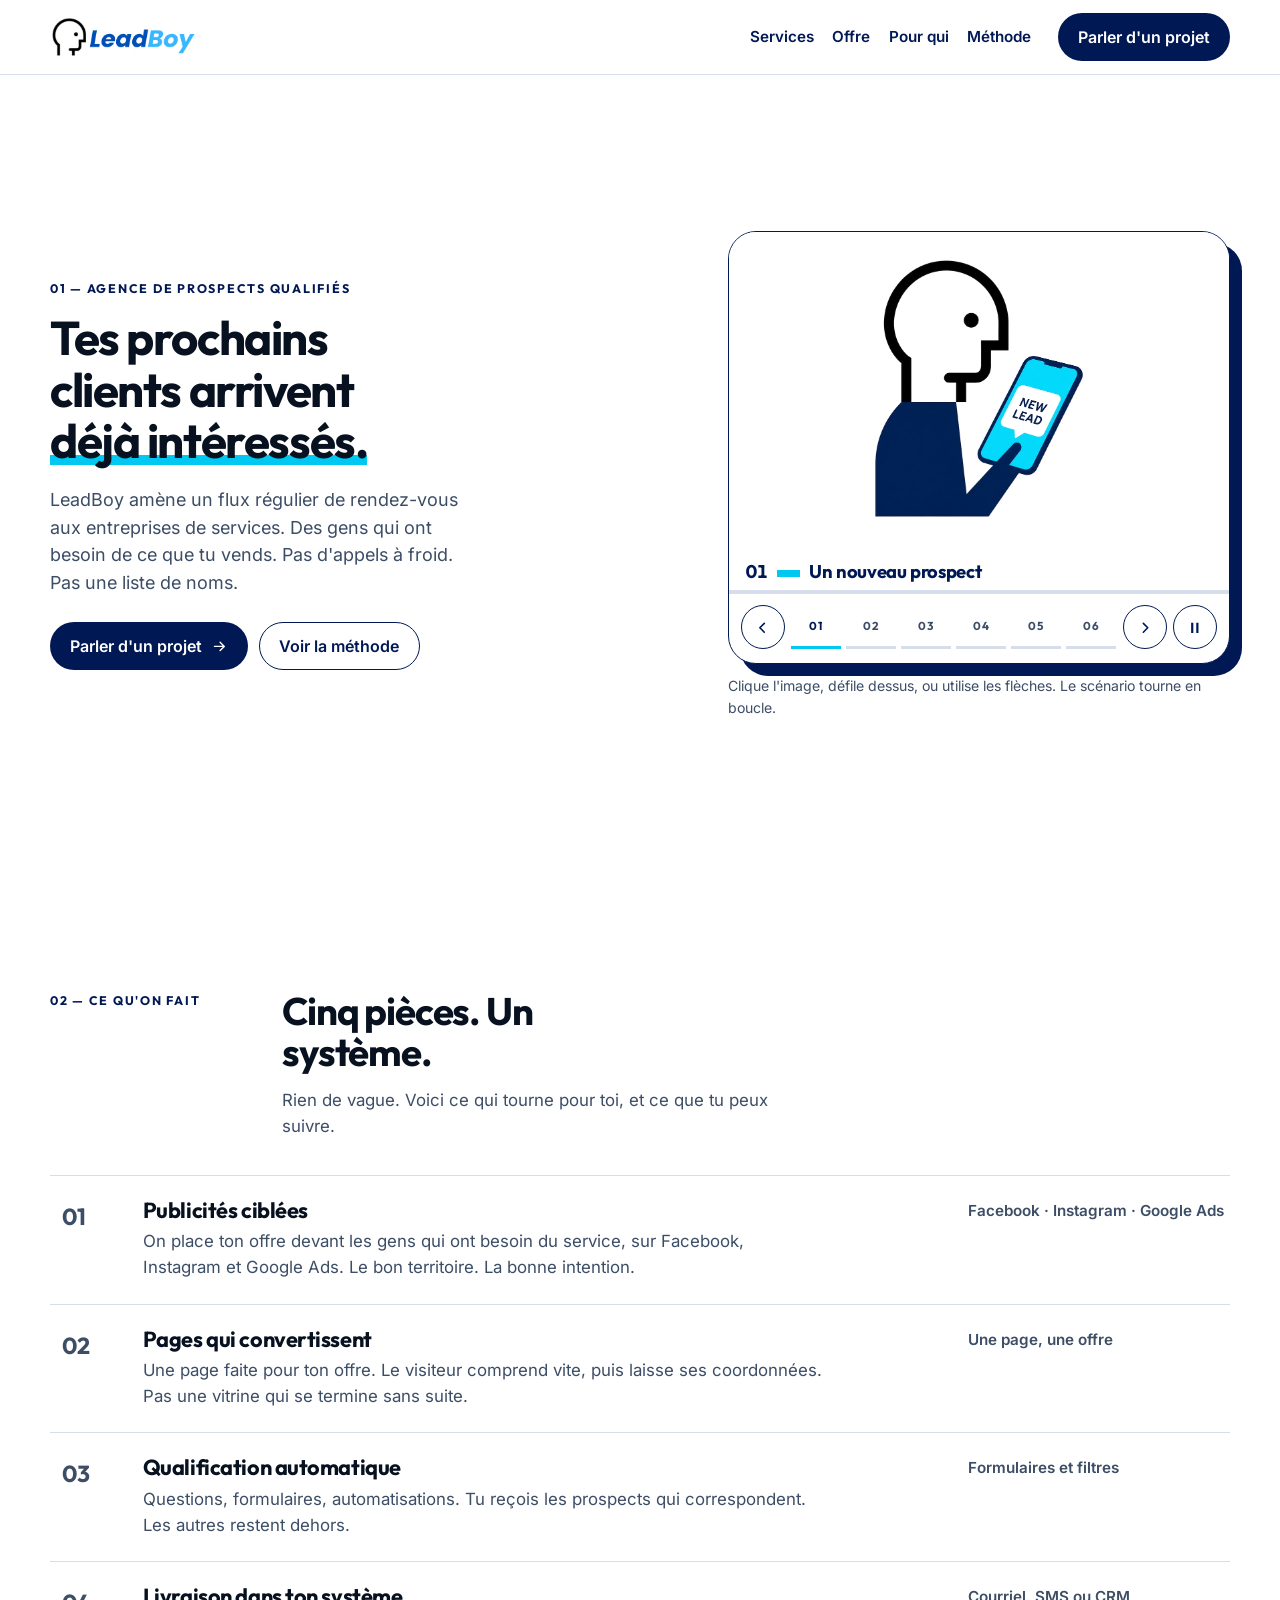
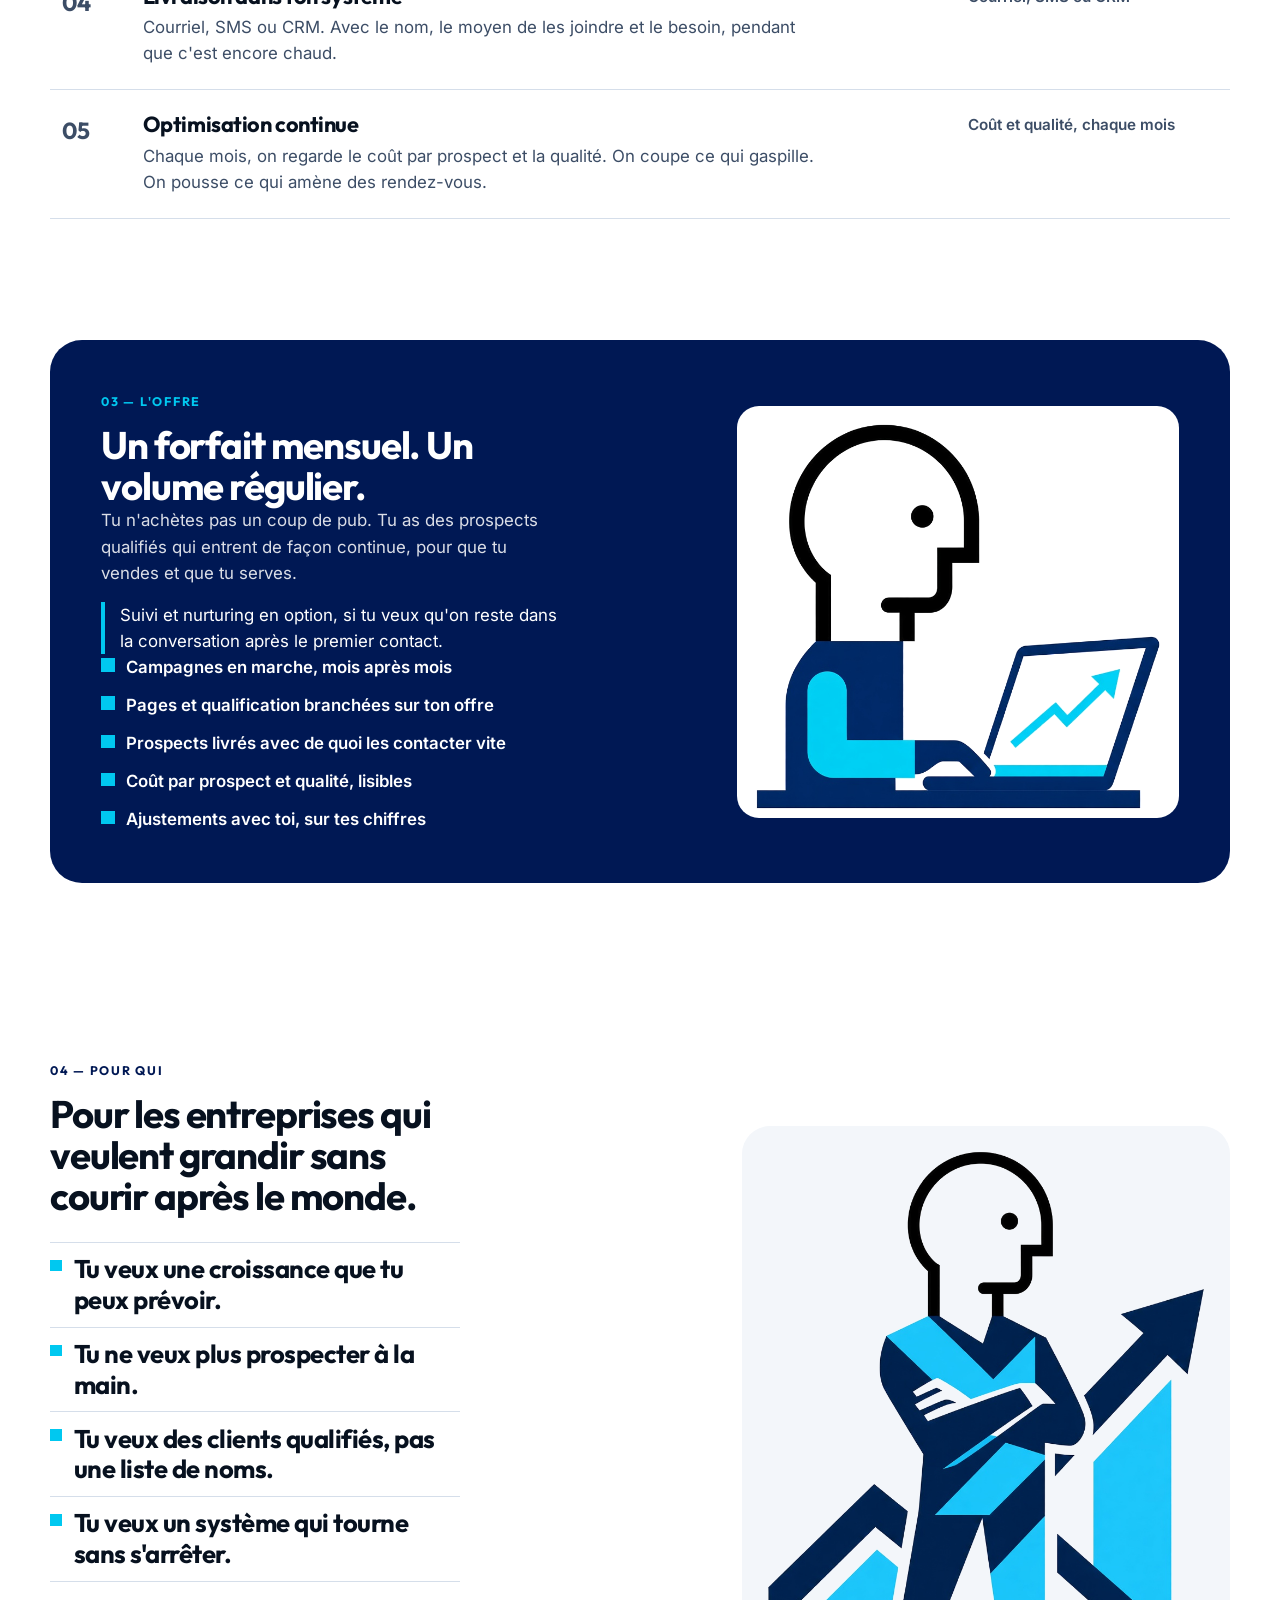
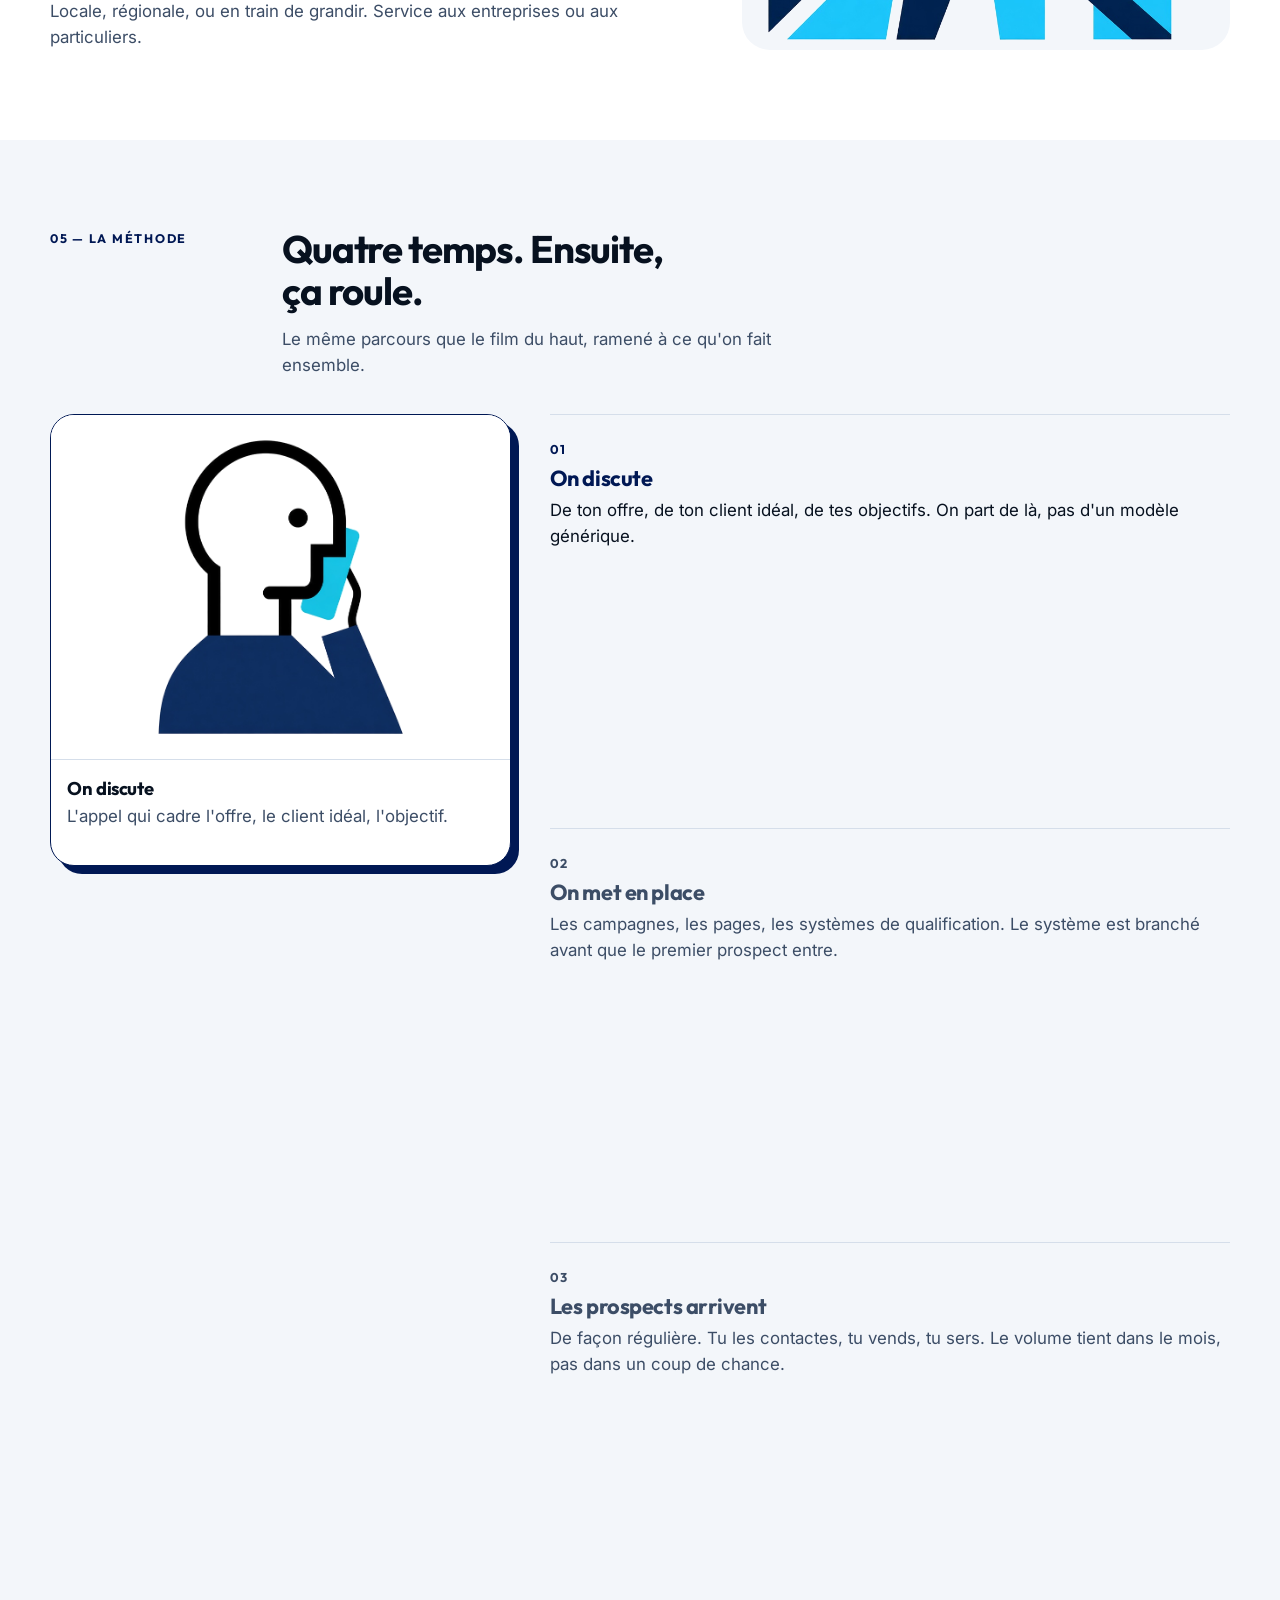
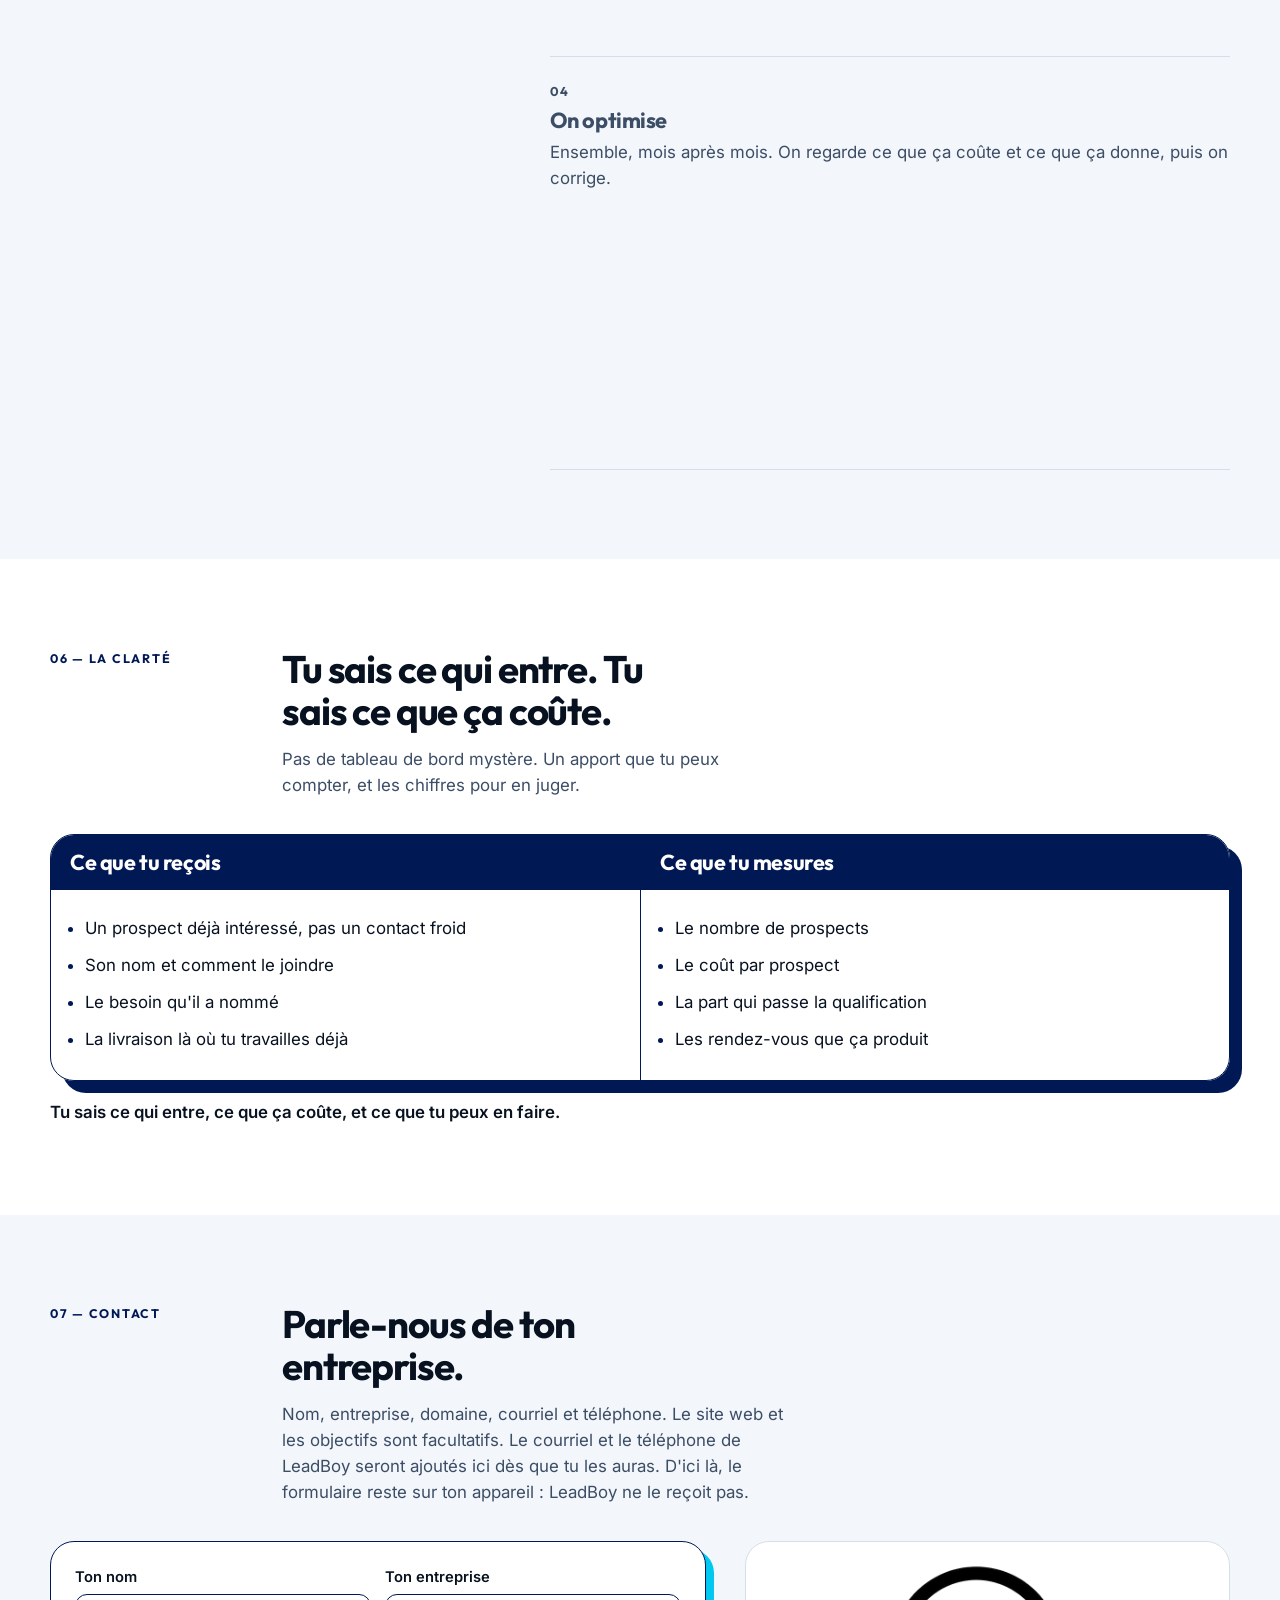
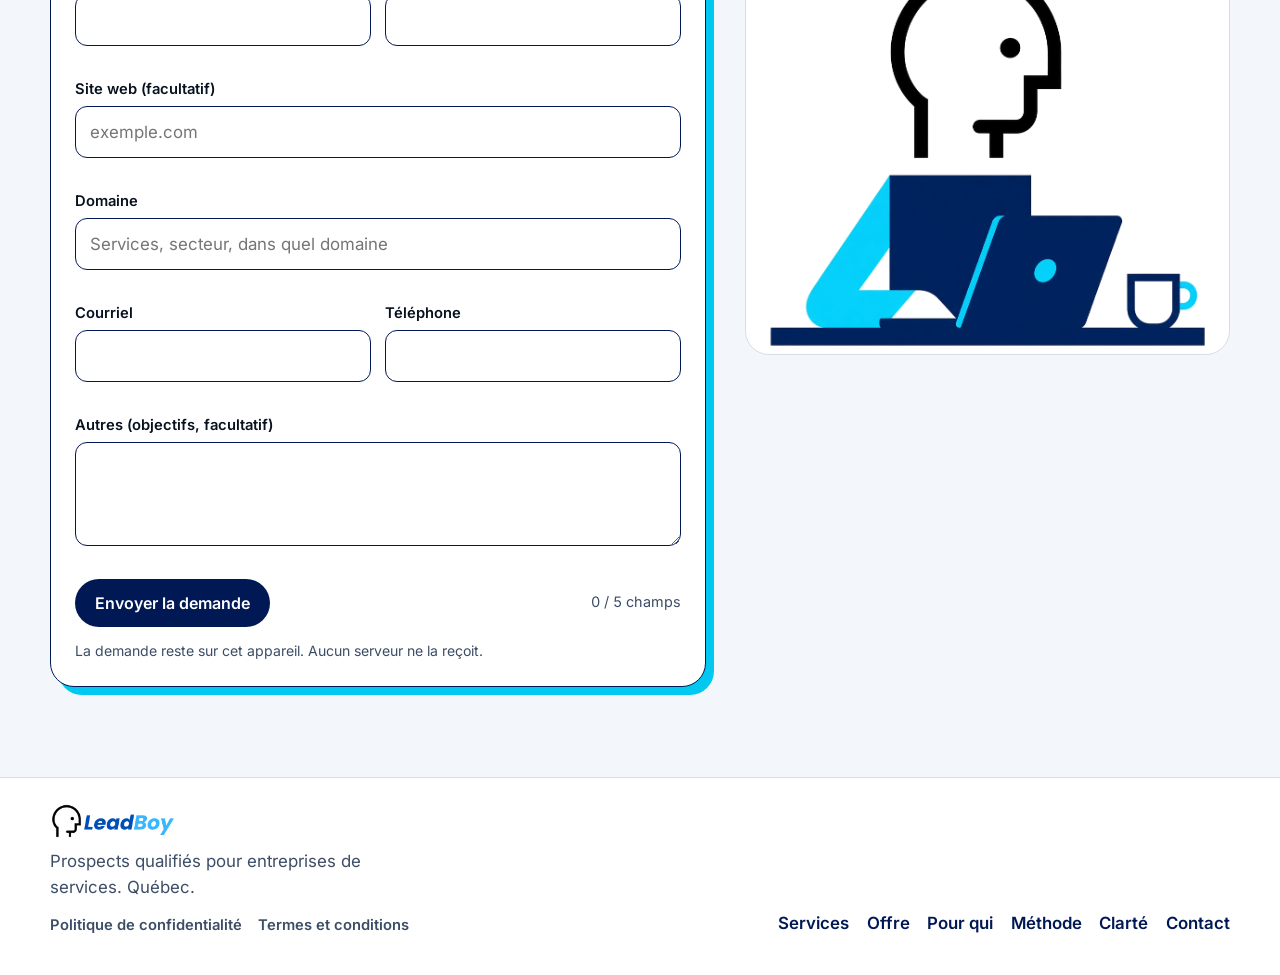
==== commit 6eff986a: "Update the method, the form, and the Quebec legal pages. The illustration now changes with the step " ====
--- a/index.html
+++ b/index.html
@@ -26,9 +26,9 @@
         <a href="#offre">Offre</a>
         <a href="#pour-qui">Pour qui</a>
         <a href="#methode">Méthode</a>
-        <a class="nav-mobile-cta" href="#contact">Demander un appel</a>
+        <a class="nav-mobile-cta" href="#contact">Parler d'un projet</a>
       </nav>
-      <a class="btn btn-primary nav-cta" href="#contact">Demander un appel</a>
+      <a class="btn btn-primary nav-cta" href="#contact">Parler d'un projet</a>
       <button class="nav-toggle" id="nav-toggle" type="button" aria-expanded="false" aria-controls="nav">Menu</button>
     </div>
   </header>
@@ -41,7 +41,7 @@
         <p class="lede">LeadBoy amène un flux régulier de rendez-vous aux entreprises de services. Des gens qui ont besoin de ce que tu vends. Pas d'appels à froid. Pas une liste de noms.</p>
         <div class="hero-actions">
           <a class="btn btn-primary" href="#contact">
-            Demander un appel
+            Parler d'un projet
             <svg viewBox="0 0 24 24" aria-hidden="true"><path d="M5 12h13M13 6l6 6-6 6" fill="none" stroke="currentColor" stroke-width="2" stroke-linecap="round" stroke-linejoin="round"/></svg>
           </a>
           <a class="btn btn-ghost" href="#methode">Voir la méthode</a>
@@ -287,8 +287,8 @@
         <div class="section-head">
           <p class="kicker">07 — Contact</p>
           <div>
-            <h2 id="contact-title">Parle-nous de ce que tu vends.</h2>
-            <p>Un appel, pas un devis flou. On veut comprendre ton offre, ton client idéal et ton objectif.</p>
+            <h2 id="contact-title">Parle-nous de ton entreprise.</h2>
+            <p>Nom, entreprise, domaine, courriel et téléphone. Le site web et les objectifs sont facultatifs. Le courriel et le téléphone de LeadBoy seront ajoutés ici dès que tu les auras. D'ici là, le formulaire reste sur ton appareil : LeadBoy ne le reçoit pas.</p>
           </div>
         </div>
         <div class="contact-grid">
@@ -305,18 +305,13 @@
                 <p class="err"></p>
               </div>
               <div class="field field-wide">
-                <label for="service">Le service que tu vends</label>
-                <input id="service" name="service" type="text" required>
+                <label for="site">Site web (facultatif)</label>
+                <input id="site" name="site" type="text" autocomplete="url" inputmode="url" placeholder="exemple.com">
                 <p class="err"></p>
               </div>
               <div class="field field-wide">
-                <label for="client">Ton client idéal</label>
-                <textarea id="client" name="client" required></textarea>
-                <p class="err"></p>
-              </div>
-              <div class="field field-wide">
-                <label for="objectif">Ton objectif</label>
-                <textarea id="objectif" name="objectif" required></textarea>
+                <label for="domaine">Domaine</label>
+                <input id="domaine" name="domaine" type="text" required placeholder="Services, secteur, dans quel domaine">
                 <p class="err"></p>
               </div>
               <div class="field">
@@ -327,6 +322,11 @@
               <div class="field">
                 <label for="telephone">Téléphone</label>
                 <input id="telephone" name="telephone" type="tel" autocomplete="tel" inputmode="tel" required>
+                <p class="err"></p>
+              </div>
+              <div class="field field-wide">
+                <label for="autres">Autres (objectifs, facultatif)</label>
+                <textarea id="autres" name="autres"></textarea>
                 <p class="err"></p>
               </div>
               <div class="form-row">
@@ -355,6 +355,10 @@
       <div class="footer-brand">
         <img src="assets/brand/logo.png" alt="LeadBoy" width="440" height="126">
         <p>Prospects qualifiés pour entreprises de services. Québec.</p>
+        <nav class="footer-legal" aria-label="Informations légales">
+          <a href="confidentialite.html">Politique de confidentialité</a>
+          <a href="conditions.html">Termes et conditions</a>
+        </nav>
       </div>
       <nav class="footer-nav" aria-label="Pied de page">
         <a href="#services">Services</a>
--- a/css/styles.css
+++ b/css/styles.css
@@ -500,12 +500,19 @@
   width: 100%;
   height: 100%;
   object-fit: contain;
-  padding: 0.75rem;
+  object-position: center center;
+  padding: 0.85rem;
   opacity: 0;
-  transition: opacity 0.35s ease;
-}
-.pose.is-on { opacity: 1; }
+  transform: translateY(14px);
+  transition: opacity 0.22s ease, transform 0.22s ease;
+}
+.pose.is-on {
+  opacity: 1;
+  transform: none;
+  transition: opacity 0.48s ease 0.16s, transform 0.55s cubic-bezier(0.16, 0.84, 0.24, 1) 0.12s;
+}
 .mini-caption {
+  min-height: 6.6rem;
   padding: 0.9rem 1rem 1rem;
   border-top: 1px solid var(--line);
 }
@@ -513,10 +520,10 @@
 .mini-caption span { color: var(--muted); }
 .steps { margin: 0; padding: 0; list-style: none; }
 .step {
-  padding: 1.35rem 0 1.5rem;
+  padding: 1.6rem 0 1.8rem;
   border-top: 1px solid var(--line);
   color: var(--muted);
-  min-height: 28vh;
+  min-height: 46vh;
 }
 .step:last-child { border-bottom: 1px solid var(--line); }
 .step-n {
@@ -633,6 +640,28 @@
 .footer-nav { display: flex; flex-wrap: wrap; gap: 0.75rem 1.1rem; }
 .footer-nav a { color: var(--navy); font-weight: 600; text-decoration: none; }
 .footer-nav a:hover { box-shadow: inset 0 -2px 0 var(--cyan); }
+.footer-legal {
+  display: flex;
+  flex-wrap: wrap;
+  gap: 0.45rem 1rem;
+  margin-top: 0.85rem;
+}
+.footer-legal a { color: var(--muted); font-weight: 600; font-size: 0.92rem; text-decoration: none; }
+.footer-legal a:hover { color: var(--navy); box-shadow: inset 0 -2px 0 var(--cyan); }
+
+.legal { padding: clamp(1.6rem, 4vw, 3rem) 0 4rem; }
+.legal h1 { max-width: 16ch; margin-bottom: 0.55rem; }
+.legal .updated { color: var(--muted); margin-bottom: 1.5rem; }
+.legal h2 {
+  font-size: clamp(1.25rem, 2vw, 1.5rem);
+  max-width: none;
+  margin: 1.7rem 0 0.45rem;
+}
+.legal p, .legal li { max-width: 68ch; }
+.legal p + p { margin-top: 0.7rem; }
+.legal ul { margin: 0.35rem 0 0; padding-left: 1.15rem; }
+.legal li { margin: 0.28rem 0; }
+.legal a { color: var(--navy); font-weight: 600; }
 
 @media (max-width: 960px) {
   .hero, .offer-panel, .who-grid, .method-grid, .sheet, .contact-grid, .section-head {
